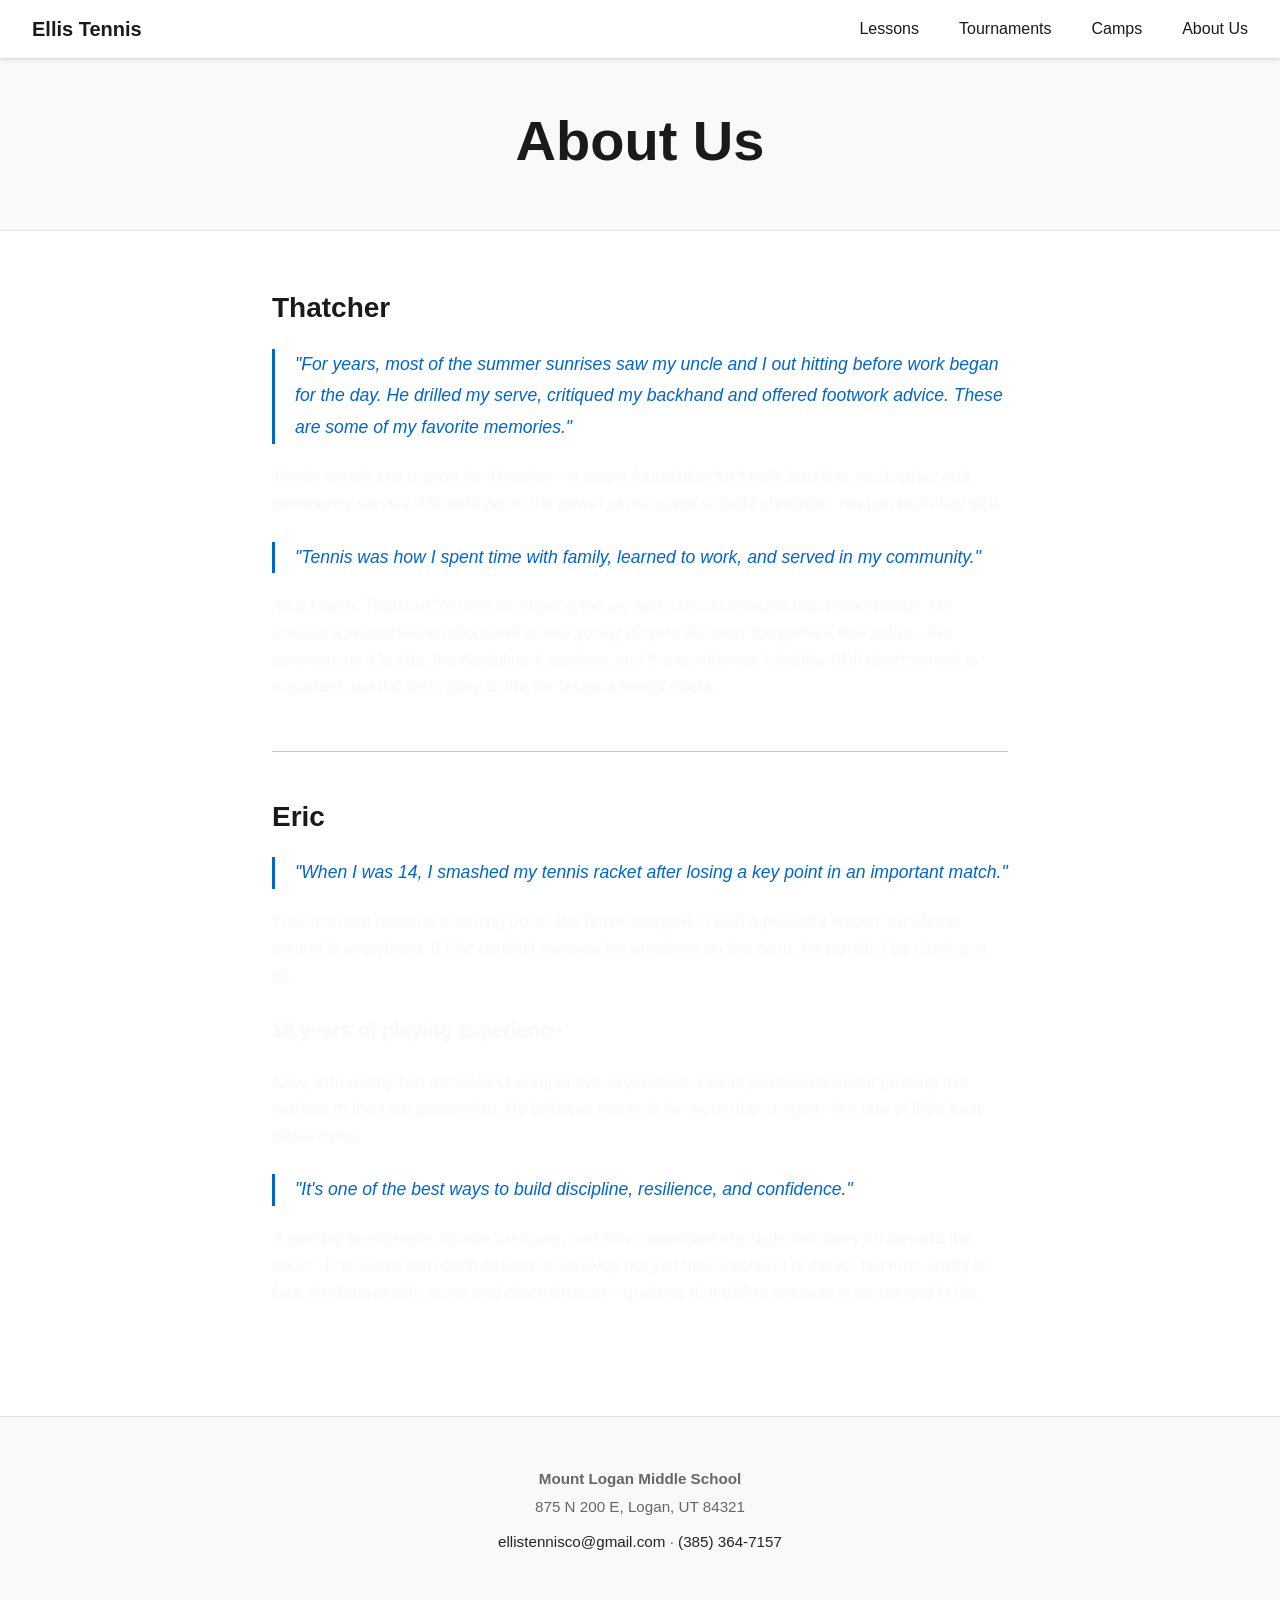
==== about.html @ 1dc083cb "ellis tennis clone" ====
<!DOCTYPE html>
<html lang="en">
<head>
    <meta charset="UTF-8">
    <meta name="viewport" content="width=device-width, initial-scale=1.0">
    <meta name="description" content="Meet the coaches at Ellis Tennis Academy">
    <title>About Us — Ellis Tennis</title>

    <!-- Bootstrap 5 CSS -->
    <link href="https://cdn.jsdelivr.net/npm/bootstrap@5.3.0/dist/css/bootstrap.min.css" rel="stylesheet">
    <!-- Bootstrap Icons -->
    <link href="https://cdn.jsdelivr.net/npm/bootstrap-icons@1.10.0/font/bootstrap-icons.css" rel="stylesheet">
    <!-- Custom CSS -->
    <link rel="stylesheet" href="css/styles.css">

    <link rel="icon" type="image/x-icon" href="images/favicon.ico">

    <style>
        .bio-section {
            margin-bottom: 50px;
        }

        .bio-quote {
            font-style: italic;
            color: #0066cc;
            font-size: 1.1rem;
            line-height: 1.8;
            margin-bottom: 20px;
            padding-left: 20px;
            border-left: 3px solid #0066cc;
        }
    </style>
</head>
<body>

<!-- NAVIGATION -->
<nav class="navbar navbar-expand-lg navbar-light bg-white sticky-top shadow-sm">
    <div class="container-fluid px-4">
        <a class="navbar-brand fw-bold text-dark" href="index.html">
            <i class="bi bi-racquet"></i> Ellis Tennis
        </a>
        <button class="navbar-toggler" type="button" data-bs-toggle="collapse" data-bs-target="#navbarNav">
            <span class="navbar-toggler-icon"></span>
        </button>
        <div class="collapse navbar-collapse" id="navbarNav">
            <ul class="navbar-nav ms-auto">
                <li class="nav-item"><a class="nav-link text-dark" href="lessons.html">Lessons</a></li>
                <li class="nav-item"><a class="nav-link text-dark" href="tournaments.html">Tournaments</a></li>
                <li class="nav-item"><a class="nav-link text-dark" href="camps.html">Camps</a></li>
                <li class="nav-item"><a class="nav-link text-dark" href="about.html">About Us</a></li>
            </ul>
        </div>
    </div>
</nav>

<!-- PAGE HEADER -->
<section class="bg-light py-5 text-center border-bottom">
    <div class="container">
        <h1 class="display-4 fw-bold mb-2">About Us</h1>
    </div>
</section>

<!-- BIOS SECTION -->
<section>
    <div class="container">
        <div class="row">
            <div class="col-lg-8 offset-lg-2">

                <!-- THATCHER BIO -->
                <div class="bio-section">
                    <h3 class="fw-bold mb-4">Thatcher</h3>
                    <div class="bio-quote">
                        "For years, most of the summer sunrises saw my uncle and I out hitting before work began for the day. He drilled my serve, critiqued my backhand and offered footwork advice. These are some of my favorite memories."
                    </div>
                    <p class="text-light mb-4">
                        Tennis wasn't just a sport for Thatcher—it was a foundation for family bonding, work ethic, and community service. He believes in the power of the game to build character, not just technical skill.
                    </p>
                    <div class="bio-quote">
                        "Tennis was how I spent time with family, learned to work, and served in my community."
                    </div>
                    <p class="text-light">
                        As a coach, Thatcher focuses on sharing the joy and intrinsic rewards that tennis brings. He creates a supportive environment where young players discover the game's true value—the connections it builds, the discipline it teaches, and the confidence it instills. Skill development is important, but it's secondary to the life lessons tennis offers.
                    </p>
                </div>

                <hr class="my-5">

                <!-- ERIC BIO -->
                <div class="bio-section">
                    <h3 class="fw-bold mb-4">Eric</h3>
                    <div class="bio-quote">
                        "When I was 14, I smashed my tennis racket after losing a key point in an important match."
                    </div>
                    <p class="text-light mb-4">
                        That moment became a turning point. His father stepped in with a powerful lesson: emotional control is everything. If Eric couldn't manage his emotions on the court, he wouldn't be playing at all.
                    </p>
                    <p class="text-light mb-4 fs-5">
                        <strong>18 years of playing experience</strong>
                    </p>
                    <p class="text-light mb-4">
                        Now, with nearly two decades of competitive experience, Eric is passionate about passing this wisdom to the next generation. He believes tennis is far more than a sport—it's one of life's best classrooms.
                    </p>
                    <div class="bio-quote">
                        "It's one of the best ways to build discipline, resilience, and confidence."
                    </div>
                    <p class="text-light">
                        "Learning to compete, handle pressure, and stay composed are skills that carry far beyond the court." Eric works with each student to develop not just their forehand or serve, but their ability to face challenges with poise and determination—qualities that define success in tennis and in life.
                    </p>
                </div>

            </div>
        </div>
    </div>
</section>

<!-- FOOTER -->
<footer class="bg-light text-dark py-5 text-center border-top">
    <div class="container">
        <p class="mb-2">
            <strong>Mount Logan Middle School</strong><br>
            875 N 200 E, Logan, UT 84321
        </p>
        <p class="mb-0">
            <a href="mailto:ellistennisco@gmail.com" class="text-decoration-none text-dark">ellistennisco@gmail.com</a> ·
            <a href="tel:+13853647157" class="text-decoration-none text-dark">(385) 364-7157</a>
        </p>
    </div>
</footer>

<!-- Bootstrap JS -->
<script src="https://cdn.jsdelivr.net/npm/bootstrap@5.3.0/dist/js/bootstrap.bundle.min.js"></script>
<!-- Custom JS -->
<script src="js/main.js"></script>

</body>
</html>
---- css/styles.css ----
/* Ellis Tennis - Clean Minimal Design */

:root {
    --text-dark: #1a1a1a;
    --text-light: #666;
    --border-color: #e0e0e0;
    --bg-light: #f9f9f9;
}

* {
    scroll-behavior: smooth;
}

body {
    font-family: -apple-system, BlinkMacSystemFont, 'Segoe UI', Roboto, 'Helvetica Neue', Arial, sans-serif;
    color: var(--text-dark);
    line-height: 1.6;
    background-color: #fff;
}

/* NAVIGATION */
.navbar {
    border-bottom: 1px solid var(--border-color);
}

.navbar-brand {
    font-size: 1.25rem;
    font-weight: 700;
    color: var(--text-dark) !important;
}

.navbar-brand i {
    margin-right: 8px;
    color: #0066cc;
}

.nav-link {
    font-weight: 500;
    color: var(--text-dark) !important;
    transition: color 0.2s ease;
    margin-left: 1.5rem;
}

.nav-link:hover {
    color: #0066cc !important;
}

/* HERO SECTION */
.hero-section {
    background: linear-gradient(135deg, #f0f4f8 0%, #ffffff 100%);
    padding: 120px 20px;
    text-align: center;
    min-height: 500px;
    display: flex;
    align-items: center;
    justify-content: center;
}

.hero-section h1 {
    font-size: 3.5rem;
    font-weight: 700;
    line-height: 1.2;
    margin-bottom: 40px;
    color: var(--text-dark);
}

.hero-italic {
    font-style: italic;
    color: #0066cc;
}

.hero-section .btn-primary {
    background-color: #0066cc;
    border-color: #0066cc;
    font-weight: 600;
    padding: 12px 40px;
    font-size: 1.1rem;
    transition: all 0.3s ease;
}

.hero-section .btn-primary:hover {
    background-color: #0052a3;
    border-color: #0052a3;
    transform: translateY(-2px);
    box-shadow: 0 4px 12px rgba(0, 102, 204, 0.2);
}

/* SECTIONS */
section {
    padding: 60px 20px;
}

section h3 {
    font-size: 1.75rem;
    font-weight: 700;
    color: var(--text-dark);
    margin-bottom: 20px;
}

section p {
    color: var(--text-light);
    font-size: 1.05rem;
}

.bg-light {
    background-color: var(--bg-light) !important;
    border-bottom: 1px solid var(--border-color);
}

/* FOOTER */
footer {
    background-color: var(--bg-light);
    color: var(--text-dark);
    font-size: 0.95rem;
    line-height: 1.8;
}

footer a {
    color: #0066cc;
    text-decoration: none;
    transition: color 0.2s ease;
}

footer a:hover {
    color: #0052a3;
    text-decoration: underline;
}

footer p {
    color: var(--text-light);
    margin-bottom: 0.5rem;
}

/* BUTTONS */
.btn-primary {
    background-color: #0066cc;
    border-color: #0066cc;
    color: white;
    font-weight: 600;
}

.btn-primary:hover {
    background-color: #0052a3;
    border-color: #0052a3;
}

/* RESPONSIVE */
@media (max-width: 768px) {
    .hero-section {
        padding: 80px 20px;
        min-height: 400px;
    }

    .hero-section h1 {
        font-size: 2rem;
    }

    .nav-link {
        margin-left: 0;
        padding: 8px 0 !important;
    }

    section {
        padding: 40px 20px;
    }

    section h3 {
        font-size: 1.5rem;
    }
}

@media (max-width: 576px) {
    .hero-section h1 {
        font-size: 1.5rem;
    }

    .hero-section .btn-primary {
        padding: 10px 30px;
        font-size: 1rem;
    }

    section h3 {
        font-size: 1.25rem;
    }

    section p {
        font-size: 0.95rem;
    }
}
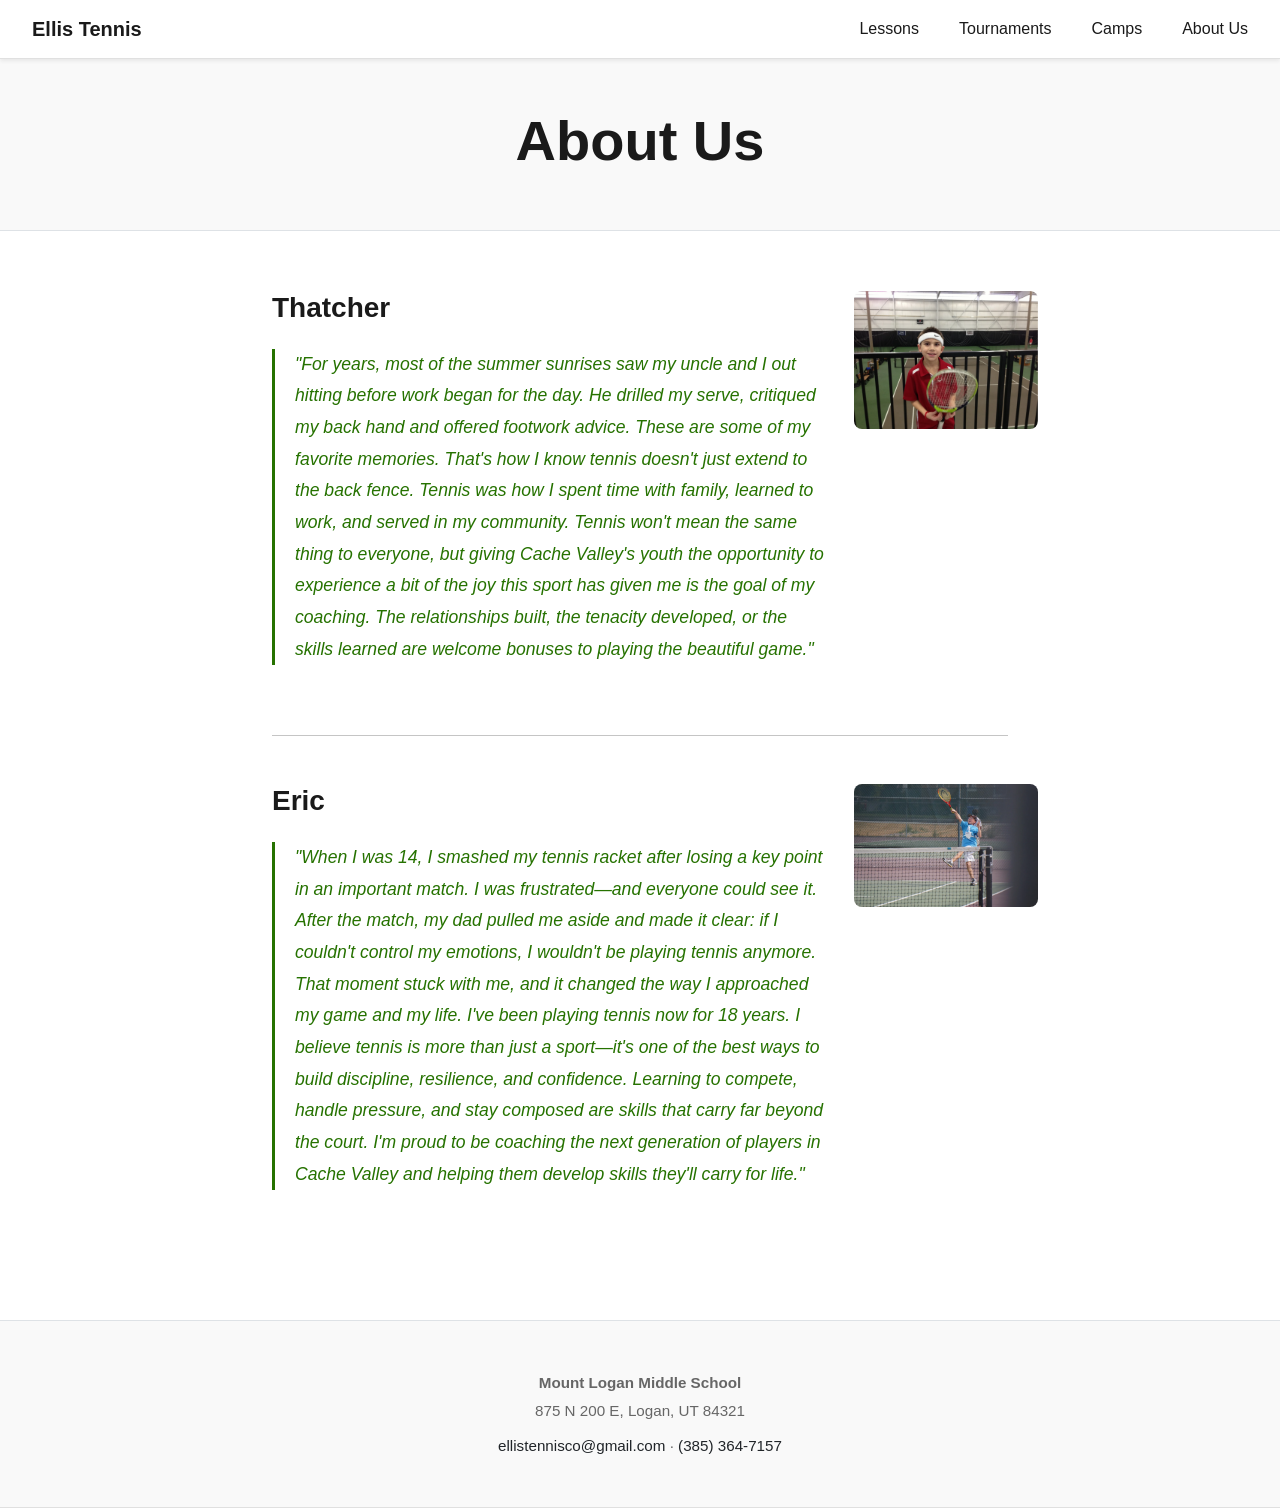
==== commit fd8466d1: "cleaning up and adding pictures" ====
--- a/about.html
+++ b/about.html
@@ -18,16 +18,33 @@
     <style>
         .bio-section {
             margin-bottom: 50px;
+            display: flex;
+            gap: 30px;
+            align-items: flex-start;
+        }
+
+        .bio-content {
+            flex: 0 0 75%;
+        }
+
+        .bio-image {
+            flex: 0 0 25%;
+        }
+
+        .bio-image img {
+            width: 100%;
+            height: auto;
+            border-radius: 8px;
         }
 
         .bio-quote {
             font-style: italic;
-            color: #0066cc;
+            color: #267200;
             font-size: 1.1rem;
             line-height: 1.8;
             margin-bottom: 20px;
             padding-left: 20px;
-            border-left: 3px solid #0066cc;
+            border-left: 3px solid #267200;
         }
     </style>
 </head>
@@ -68,44 +85,41 @@
 
                 <!-- THATCHER BIO -->
                 <div class="bio-section">
-                    <h3 class="fw-bold mb-4">Thatcher</h3>
-                    <div class="bio-quote">
-                        "For years, most of the summer sunrises saw my uncle and I out hitting before work began for the day. He drilled my serve, critiqued my backhand and offered footwork advice. These are some of my favorite memories."
+                    <div class="bio-content">
+                        <h3 class="fw-bold mb-4">Thatcher</h3>
+                        <div class="bio-quote">
+                            "For years, most of the summer sunrises saw my uncle and I out hitting before work began for the day.
+                            He drilled my serve, critiqued my back hand and offered footwork advice. These are some of my favorite memories.
+                            That's how I know tennis doesn't just extend to the back fence. Tennis was how I spent time with family, learned to work,
+                            and served in my community. Tennis won't mean the same thing to everyone, but giving Cache Valley's youth the opportunity
+                            to experience a bit of the joy this sport has given me is the goal of my coaching. The relationships built, the tenacity
+                            developed, or the skills learned are welcome bonuses to playing the beautiful game."
+                        </div>
                     </div>
-                    <p class="text-light mb-4">
-                        Tennis wasn't just a sport for Thatcher—it was a foundation for family bonding, work ethic, and community service. He believes in the power of the game to build character, not just technical skill.
-                    </p>
-                    <div class="bio-quote">
-                        "Tennis was how I spent time with family, learned to work, and served in my community."
+                    <div class="bio-image">
+                        <img src="images/thatch.png" alt="Thatcher">
                     </div>
-                    <p class="text-light">
-                        As a coach, Thatcher focuses on sharing the joy and intrinsic rewards that tennis brings. He creates a supportive environment where young players discover the game's true value—the connections it builds, the discipline it teaches, and the confidence it instills. Skill development is important, but it's secondary to the life lessons tennis offers.
-                    </p>
                 </div>
 
                 <hr class="my-5">
 
                 <!-- ERIC BIO -->
                 <div class="bio-section">
-                    <h3 class="fw-bold mb-4">Eric</h3>
-                    <div class="bio-quote">
-                        "When I was 14, I smashed my tennis racket after losing a key point in an important match."
+                    <div class="bio-content">
+                        <h3 class="fw-bold mb-4">Eric</h3>
+                        <div class="bio-quote">
+                            "When I was 14, I smashed my tennis racket after losing a key point in an important match.
+                            I was frustrated—and everyone could see it. After the match, my dad pulled me aside and made it clear:
+                            if I couldn't control my emotions, I wouldn't be playing tennis anymore. That moment stuck with me,
+                            and it changed the way I approached my game and my life. I've been playing tennis now for 18 years.
+                            I believe tennis is more than just a sport—it's one of the best ways to build discipline, resilience,
+                            and confidence. Learning to compete, handle pressure, and stay composed are skills that carry far beyond the court.
+                            I'm proud to be coaching the next generation of players in Cache Valley and helping them develop skills they'll carry for life."
+                        </div>
                     </div>
-                    <p class="text-light mb-4">
-                        That moment became a turning point. His father stepped in with a powerful lesson: emotional control is everything. If Eric couldn't manage his emotions on the court, he wouldn't be playing at all.
-                    </p>
-                    <p class="text-light mb-4 fs-5">
-                        <strong>18 years of playing experience</strong>
-                    </p>
-                    <p class="text-light mb-4">
-                        Now, with nearly two decades of competitive experience, Eric is passionate about passing this wisdom to the next generation. He believes tennis is far more than a sport—it's one of life's best classrooms.
-                    </p>
-                    <div class="bio-quote">
-                        "It's one of the best ways to build discipline, resilience, and confidence."
+                    <div class="bio-image">
+                        <img src="images/eric.png" alt="Eric">
                     </div>
-                    <p class="text-light">
-                        "Learning to compete, handle pressure, and stay composed are skills that carry far beyond the court." Eric works with each student to develop not just their forehand or serve, but their ability to face challenges with poise and determination—qualities that define success in tennis and in life.
-                    </p>
                 </div>
 
             </div>
--- a/css/styles.css
+++ b/css/styles.css
@@ -31,7 +31,7 @@
 
 .navbar-brand i {
     margin-right: 8px;
-    color: #0066cc;
+    color: #267200;
 }
 
 .nav-link {
@@ -42,36 +42,45 @@
 }
 
 .nav-link:hover {
-    color: #0066cc !important;
+    color: #267200 !important;
 }
 
 /* HERO SECTION */
 .hero-section {
-    background: linear-gradient(135deg, #f0f4f8 0%, #ffffff 100%);
-    padding: 120px 20px;
-    text-align: center;
-    min-height: 500px;
+    background: linear-gradient(135deg, #f1ffe6 0%, #ffffff 100%);
+    padding: 60px 20px;
+    min-height: 600px;
     display: flex;
     align-items: center;
     justify-content: center;
 }
 
-.hero-section h1 {
-    font-size: 3.5rem;
+.hero-logo {
+    max-width: 200px;
+    height: auto;
+}
+
+.hero-catchphrase {
+    font-size: 2.5rem;
     font-weight: 700;
-    line-height: 1.2;
-    margin-bottom: 40px;
-    color: var(--text-dark);
+    line-height: 1.3;
+    color: var(--text-dark);
+}
+
+.hero-image {
+    max-width: 100%;
+    height: auto;
+    border-radius: 8px;
 }
 
 .hero-italic {
     font-style: italic;
-    color: #0066cc;
+    color: #267200;
 }
 
 .hero-section .btn-primary {
-    background-color: #0066cc;
-    border-color: #0066cc;
+    background-color: #267200;
+    border-color: #267200;
     font-weight: 600;
     padding: 12px 40px;
     font-size: 1.1rem;
@@ -79,10 +88,10 @@
 }
 
 .hero-section .btn-primary:hover {
-    background-color: #0052a3;
-    border-color: #0052a3;
+    background-color: #389100;
+    border-color: #efbf04;
     transform: translateY(-2px);
-    box-shadow: 0 4px 12px rgba(0, 102, 204, 0.2);
+    box-shadow: 0 4px 12px rgba(82, 204, 0, 0.2);
 }
 
 /* SECTIONS */
@@ -116,13 +125,13 @@
 }
 
 footer a {
-    color: #0066cc;
+    color: #267200;
     text-decoration: none;
     transition: color 0.2s ease;
 }
 
 footer a:hover {
-    color: #0052a3;
+    color: #267200;
     text-decoration: underline;
 }
 
@@ -133,26 +142,30 @@
 
 /* BUTTONS */
 .btn-primary {
-    background-color: #0066cc;
-    border-color: #0066cc;
+    background-color: #267200;
+    border-color: #267200;
     color: white;
     font-weight: 600;
 }
 
 .btn-primary:hover {
-    background-color: #0052a3;
-    border-color: #0052a3;
+    background-color: #389100;
+    border-color: #efbf04;
 }
 
 /* RESPONSIVE */
 @media (max-width: 768px) {
     .hero-section {
-        padding: 80px 20px;
-        min-height: 400px;
-    }
-
-    .hero-section h1 {
-        font-size: 2rem;
+        padding: 40px 20px;
+        min-height: auto;
+    }
+
+    .hero-catchphrase {
+        font-size: 1.75rem;
+    }
+
+    .hero-logo {
+        max-width: 150px;
     }
 
     .nav-link {
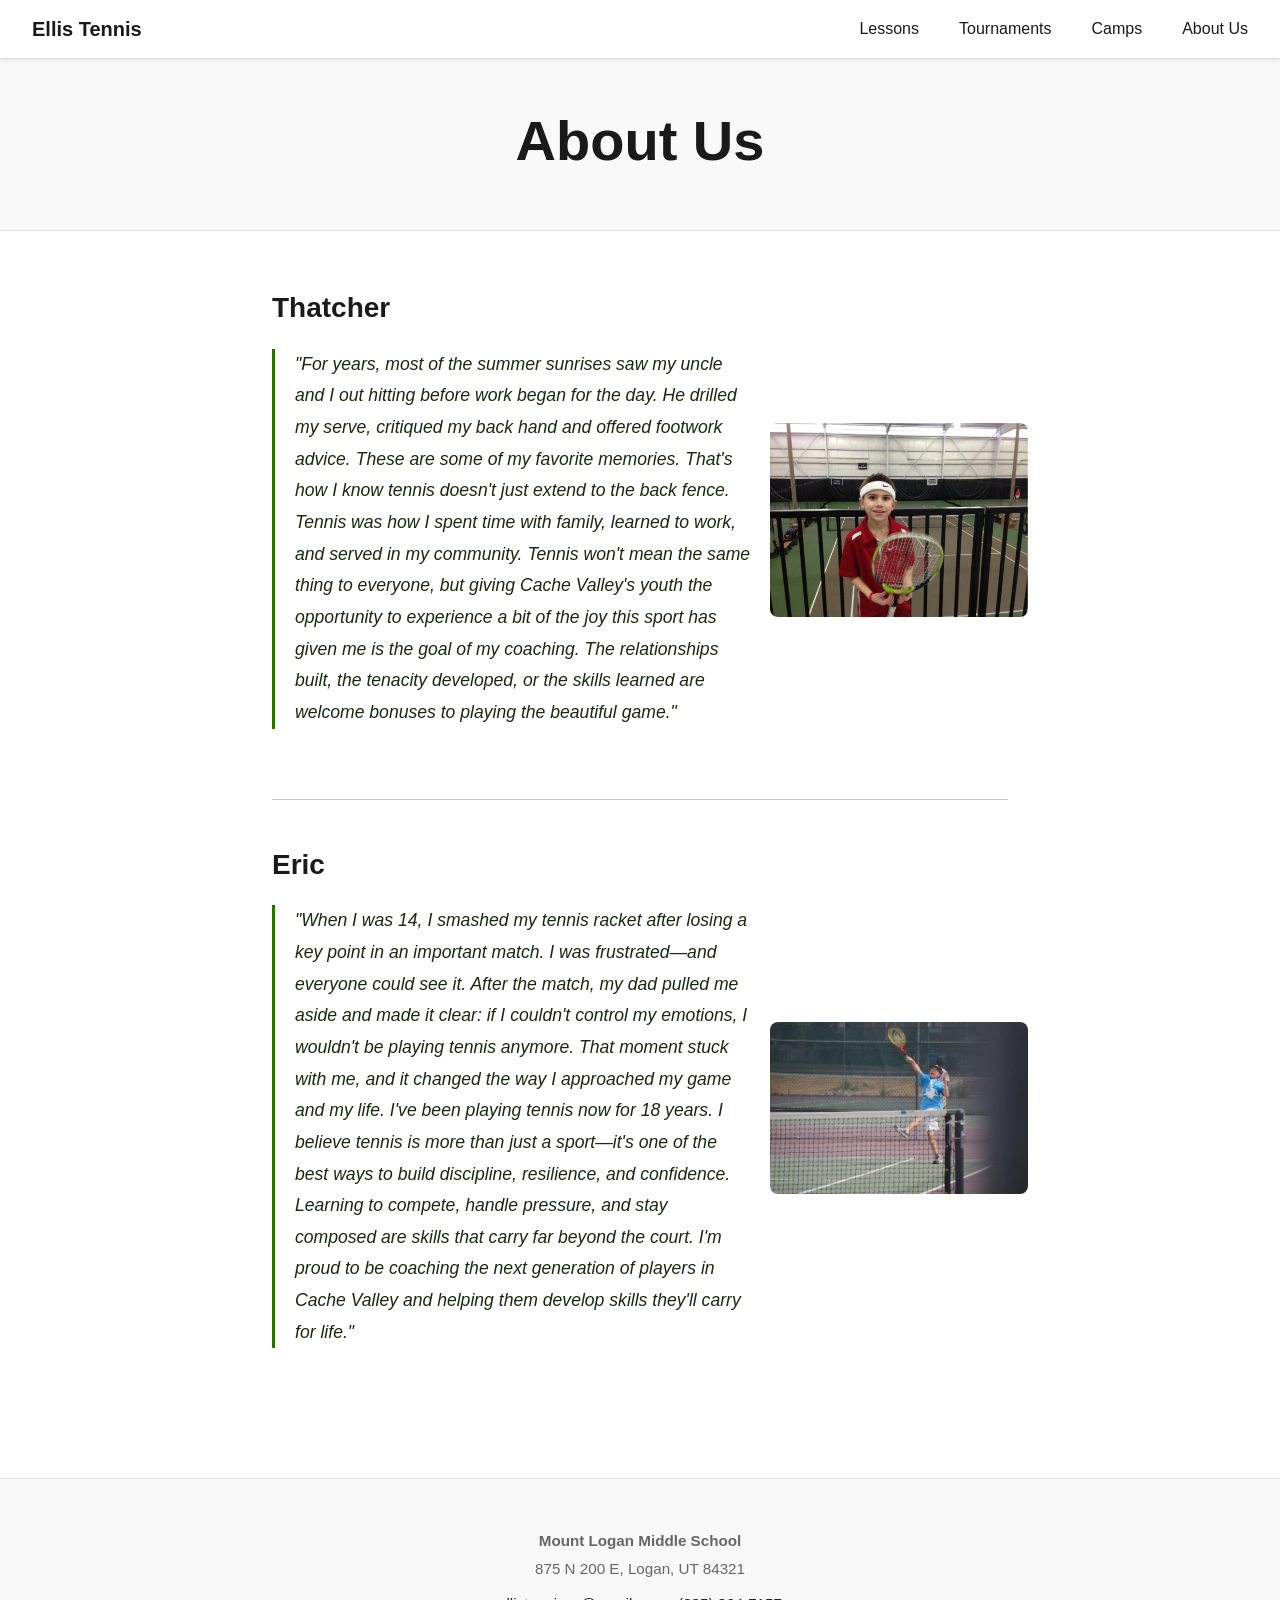
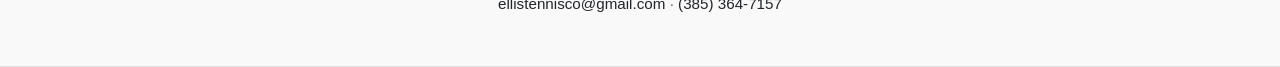
==== commit 1ba9b51d: "image changes" ====
--- a/about.html
+++ b/about.html
@@ -19,16 +19,16 @@
         .bio-section {
             margin-bottom: 50px;
             display: flex;
-            gap: 30px;
-            align-items: flex-start;
+            gap: 20px;
+            align-items: center;
         }
 
         .bio-content {
-            flex: 0 0 75%;
+            flex: 0 0 65%;
         }
 
         .bio-image {
-            flex: 0 0 25%;
+            flex: 0 0 35%;
         }
 
         .bio-image img {
@@ -39,7 +39,7 @@
 
         .bio-quote {
             font-style: italic;
-            color: #267200;
+            color: #172a0e;
             font-size: 1.1rem;
             line-height: 1.8;
             margin-bottom: 20px;
--- a/css/styles.css
+++ b/css/styles.css
@@ -34,6 +34,11 @@
     color: #267200;
 }
 
+.navbar-logo {
+    height: 40px;
+    width: auto;
+}
+
 .nav-link {
     font-weight: 500;
     color: var(--text-dark) !important;
@@ -47,7 +52,7 @@
 
 /* HERO SECTION */
 .hero-section {
-    background: linear-gradient(135deg, #f1ffe6 0%, #ffffff 100%);
+    background: linear-gradient(135deg, #3a5028 0%, #ffffff 100%);
     padding: 60px 20px;
     min-height: 600px;
     display: flex;
@@ -56,7 +61,7 @@
 }
 
 .hero-logo {
-    max-width: 200px;
+    max-width: 400px;
     height: auto;
 }
 
@@ -75,12 +80,12 @@
 
 .hero-italic {
     font-style: italic;
-    color: #267200;
+    color: #1d5800;
 }
 
 .hero-section .btn-primary {
-    background-color: #267200;
-    border-color: #267200;
+    background-color: #1d5800;
+    border-color: #1d5800;
     font-weight: 600;
     padding: 12px 40px;
     font-size: 1.1rem;
@@ -88,10 +93,10 @@
 }
 
 .hero-section .btn-primary:hover {
-    background-color: #389100;
-    border-color: #efbf04;
+    background-color: #ffffff83;
+    border-color: #ffffff00;
     transform: translateY(-2px);
-    box-shadow: 0 4px 12px rgba(82, 204, 0, 0.2);
+    box-shadow: 0 4px 12px rgba(240, 255, 230, 0.2);
 }
 
 /* SECTIONS */
@@ -125,13 +130,13 @@
 }
 
 footer a {
-    color: #267200;
+    color: #1d5800;
     text-decoration: none;
     transition: color 0.2s ease;
 }
 
 footer a:hover {
-    color: #267200;
+    color: #1d5800;
     text-decoration: underline;
 }
 
@@ -142,15 +147,15 @@
 
 /* BUTTONS */
 .btn-primary {
-    background-color: #267200;
-    border-color: #267200;
+    background-color: #1d5800;
+    border-color: #1d5800;
     color: white;
     font-weight: 600;
 }
 
 .btn-primary:hover {
-    background-color: #389100;
-    border-color: #efbf04;
+    background-color: #1d580083;
+    border-color: #1d5800;
 }
 
 /* RESPONSIVE */
@@ -200,3 +205,19 @@
         font-size: 0.95rem;
     }
 }
+
+/* LESSONS PAGE SECTIONS */
+.lessons-scroll-container {
+    width: 100%;
+}
+
+.lessons-section {
+    padding: 60px 20px;
+}
+
+.lessons-section h2 {
+    font-size: 2.5rem;
+    font-weight: 700;
+    color: var(--text-dark);
+    margin-bottom: 40px;
+}
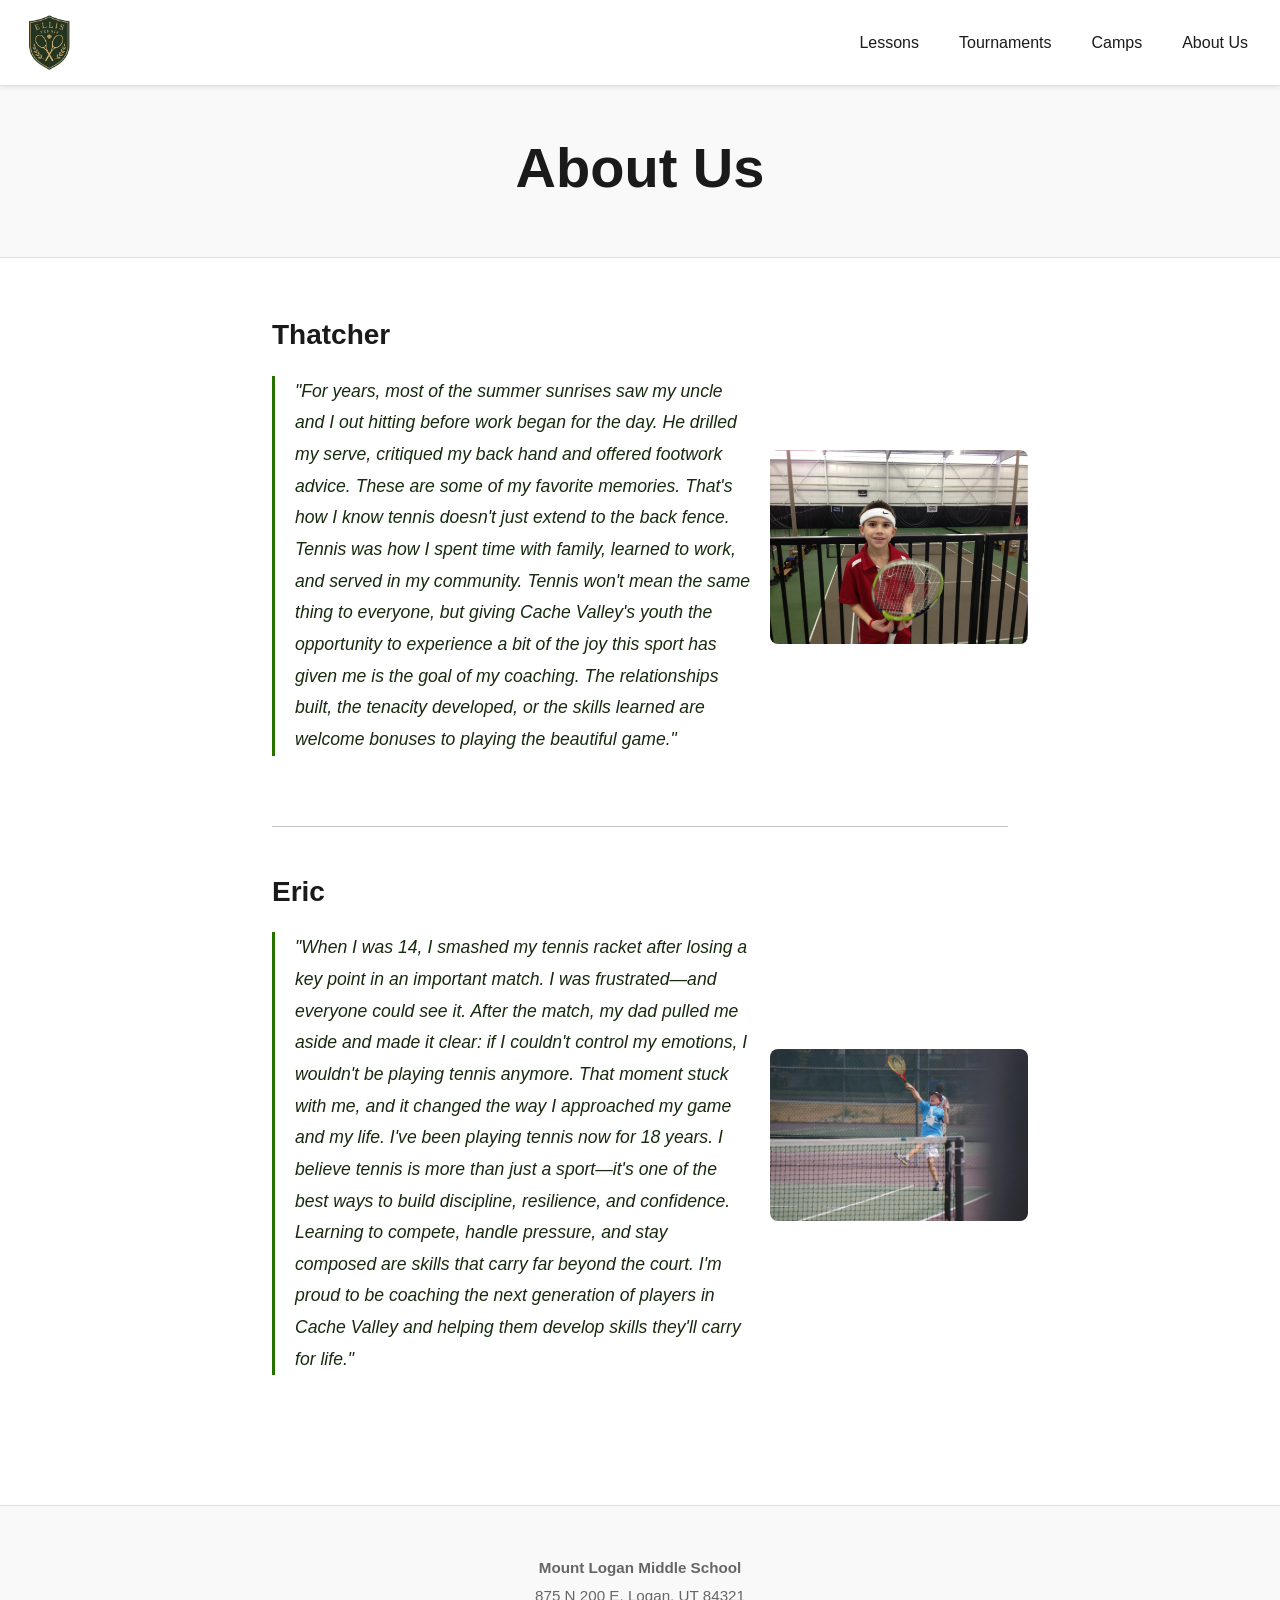
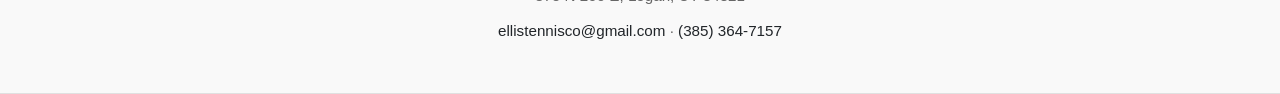
==== commit 931d28df: "more styling changes" ====
--- a/about.html
+++ b/about.html
@@ -53,8 +53,8 @@
 <!-- NAVIGATION -->
 <nav class="navbar navbar-expand-lg navbar-light bg-white sticky-top shadow-sm">
     <div class="container-fluid px-4">
-        <a class="navbar-brand fw-bold text-dark" href="index.html">
-            <i class="bi bi-racquet"></i> Ellis Tennis
+        <a class="navbar-brand" href="index.html">
+            <img src="images/logo1.png" alt="Ellis Tennis Logo" class="navbar-logo">
         </a>
         <button class="navbar-toggler" type="button" data-bs-toggle="collapse" data-bs-target="#navbarNav">
             <span class="navbar-toggler-icon"></span>
--- a/css/styles.css
+++ b/css/styles.css
@@ -35,8 +35,8 @@
 }
 
 .navbar-logo {
-    height: 40px;
-    width: auto;
+    width: 50px;
+    height: auto;
 }
 
 .nav-link {
@@ -70,6 +70,11 @@
     font-weight: 700;
     line-height: 1.3;
     color: var(--text-dark);
+    white-space: nowrap;
+}
+
+.gold-text {
+    color: #b8860b;
 }
 
 .hero-image {
@@ -92,6 +97,13 @@
     transition: all 0.3s ease;
 }
 
+.btn-register {
+    background-color: #0d2600 !important;
+    border-color: #0d2600 !important;
+    padding: 18px 50px !important;
+    font-size: 1.3rem !important;
+}
+
 .hero-section .btn-primary:hover {
     background-color: #ffffff83;
     border-color: #ffffff00;
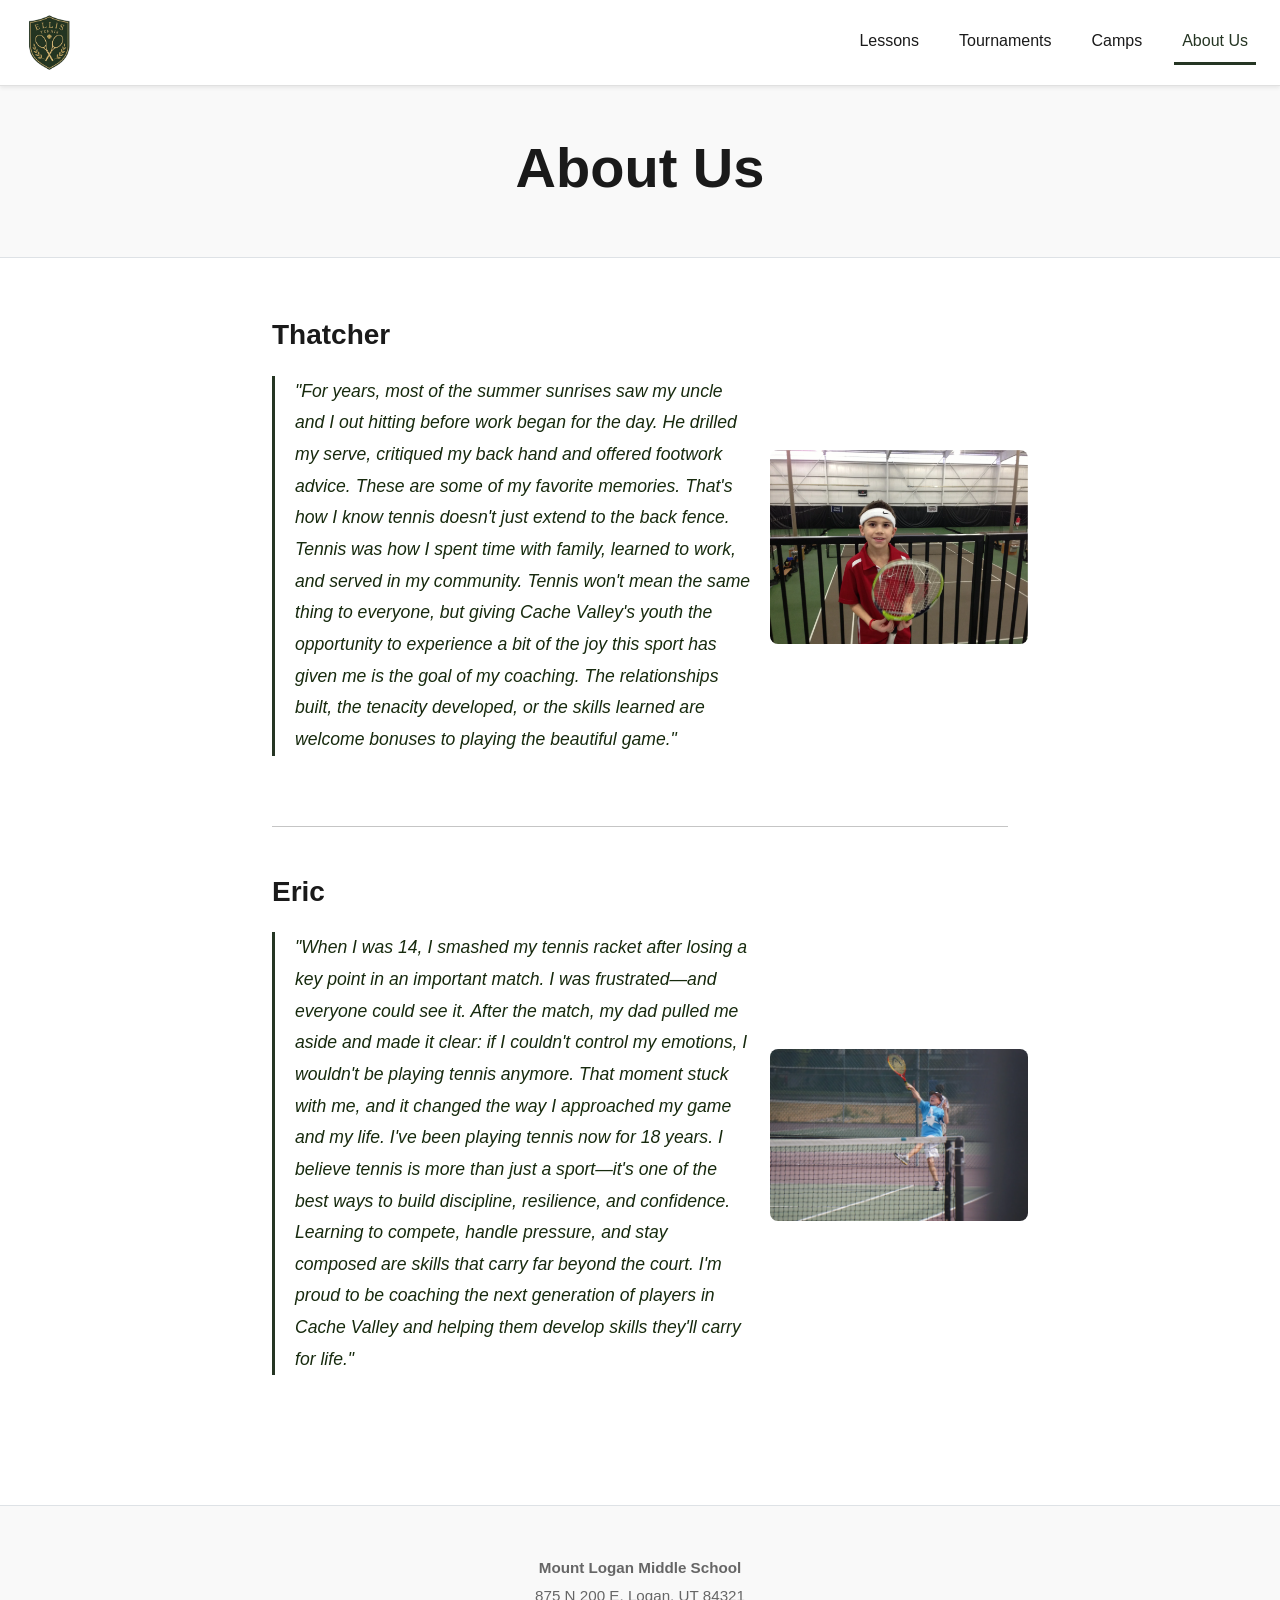
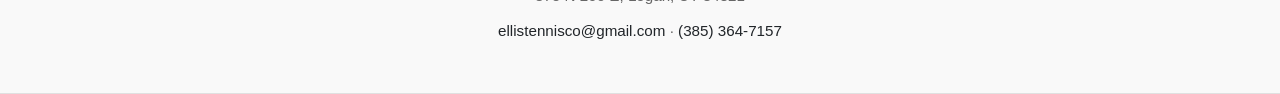
==== commit 624303e3: "garrenspace" ====
--- a/about.html
+++ b/about.html
@@ -44,7 +44,7 @@
             line-height: 1.8;
             margin-bottom: 20px;
             padding-left: 20px;
-            border-left: 3px solid #267200;
+            border-left: 3px solid #253523;
         }
     </style>
 </head>
--- a/css/styles.css
+++ b/css/styles.css
@@ -1,4 +1,6 @@
 /* Ellis Tennis - Clean Minimal Design */
+
+@import url('https://fonts.googleapis.com/css2?family=Libre+Baskerville:ital,wght@0,400;0,700&display=swap');
 
 :root {
     --text-dark: #1a1a1a;
@@ -31,7 +33,7 @@
 
 .navbar-brand i {
     margin-right: 8px;
-    color: #267200;
+    color: #253523;
 }
 
 .navbar-logo {
@@ -47,17 +49,24 @@
 }
 
 .nav-link:hover {
-    color: #267200 !important;
+    color: #253523 !important;
+}
+
+.nav-link.active {
+    color: #253523 !important;
+    border-bottom: 3px solid #253523;
+    padding-bottom: 8px !important;
 }
 
 /* HERO SECTION */
 .hero-section {
     background: linear-gradient(135deg, #3a5028 0%, #ffffff 100%);
-    padding: 60px 20px;
+    padding: 40px 20px;
     min-height: 600px;
     display: flex;
-    align-items: center;
+    align-items: flex-start;
     justify-content: center;
+    padding-top: 120px;
 }
 
 .hero-logo {
@@ -66,7 +75,8 @@
 }
 
 .hero-catchphrase {
-    font-size: 2.5rem;
+    font-family: 'Libre Baskerville', serif;
+    font-size: 2rem;
     font-weight: 700;
     line-height: 1.3;
     color: var(--text-dark);
@@ -74,7 +84,7 @@
 }
 
 .gold-text {
-    color: #b8860b;
+    color: #d7b772;
 }
 
 .hero-image {
@@ -98,10 +108,17 @@
 }
 
 .btn-register {
-    background-color: #0d2600 !important;
-    border-color: #0d2600 !important;
+    background-color: #253523 !important;
+    border-color: #253523 !important;
     padding: 18px 50px !important;
     font-size: 1.3rem !important;
+}
+
+.btn-register:hover {
+    background-color: #25352370 !important;
+    border-color: #253523 !important;
+    transform: translateY(-2px);
+    box-shadow: 0 4px 12px rgba(37, 53, 35, 0.2);
 }
 
 .hero-section .btn-primary:hover {
@@ -142,13 +159,13 @@
 }
 
 footer a {
-    color: #1d5800;
+    color: #253523;
     text-decoration: none;
     transition: color 0.2s ease;
 }
 
 footer a:hover {
-    color: #1d5800;
+    color: #253523;
     text-decoration: underline;
 }
 
@@ -159,15 +176,15 @@
 
 /* BUTTONS */
 .btn-primary {
-    background-color: #1d5800;
-    border-color: #1d5800;
+    background-color: #253523;
+    border-color: #253523;
     color: white;
     font-weight: 600;
 }
 
 .btn-primary:hover {
-    background-color: #1d580083;
-    border-color: #1d5800;
+    background-color: #25352370;
+    border-color: #253523;
 }
 
 /* RESPONSIVE */
@@ -175,6 +192,8 @@
     .hero-section {
         padding: 40px 20px;
         min-height: auto;
+        padding-top: 80px;
+        align-items: flex-start;
     }
 
     .hero-catchphrase {
@@ -190,6 +209,10 @@
         padding: 8px 0 !important;
     }
 
+    .nav-link.active {
+        padding-bottom: 5px !important;
+    }
+
     section {
         padding: 40px 20px;
     }
@@ -197,16 +220,35 @@
     section h3 {
         font-size: 1.5rem;
     }
+
+    /* Mobile forms and iframes */
+    iframe {
+        max-width: 100%;
+        width: 100% !important;
+    }
+
+    .google-forms-container {
+        padding: 20px !important;
+    }
+
+    .lessons-section h2 {
+        font-size: 1.75rem;
+    }
 }
 
 @media (max-width: 576px) {
+    .hero-section {
+        padding-top: 60px;
+    }
+
     .hero-section h1 {
-        font-size: 1.5rem;
-    }
-
-    .hero-section .btn-primary {
-        padding: 10px 30px;
-        font-size: 1rem;
+        font-size: 1.3rem;
+    }
+
+    .hero-section .btn-primary,
+    .btn-register {
+        padding: 12px 24px !important;
+        font-size: 0.95rem !important;
     }
 
     section h3 {
@@ -215,6 +257,20 @@
 
     section p {
         font-size: 0.95rem;
+    }
+
+    .navbar-logo {
+        width: 40px;
+    }
+
+    .bio-section {
+        flex-direction: column;
+        gap: 15px;
+    }
+
+    .bio-content,
+    .bio-image {
+        flex: 0 0 100%;
     }
 }
 
@@ -233,3 +289,18 @@
     color: var(--text-dark);
     margin-bottom: 40px;
 }
+
+/* PRICING TEXT COLOR */
+.text-success {
+    color: #253523 !important;
+}
+
+/* GOOGLE FORMS CONTAINER */
+.google-forms-container {
+    transition: all 0.3s ease;
+}
+
+.google-forms-container.form-submitted {
+    max-height: 100px;
+    overflow: hidden;
+}
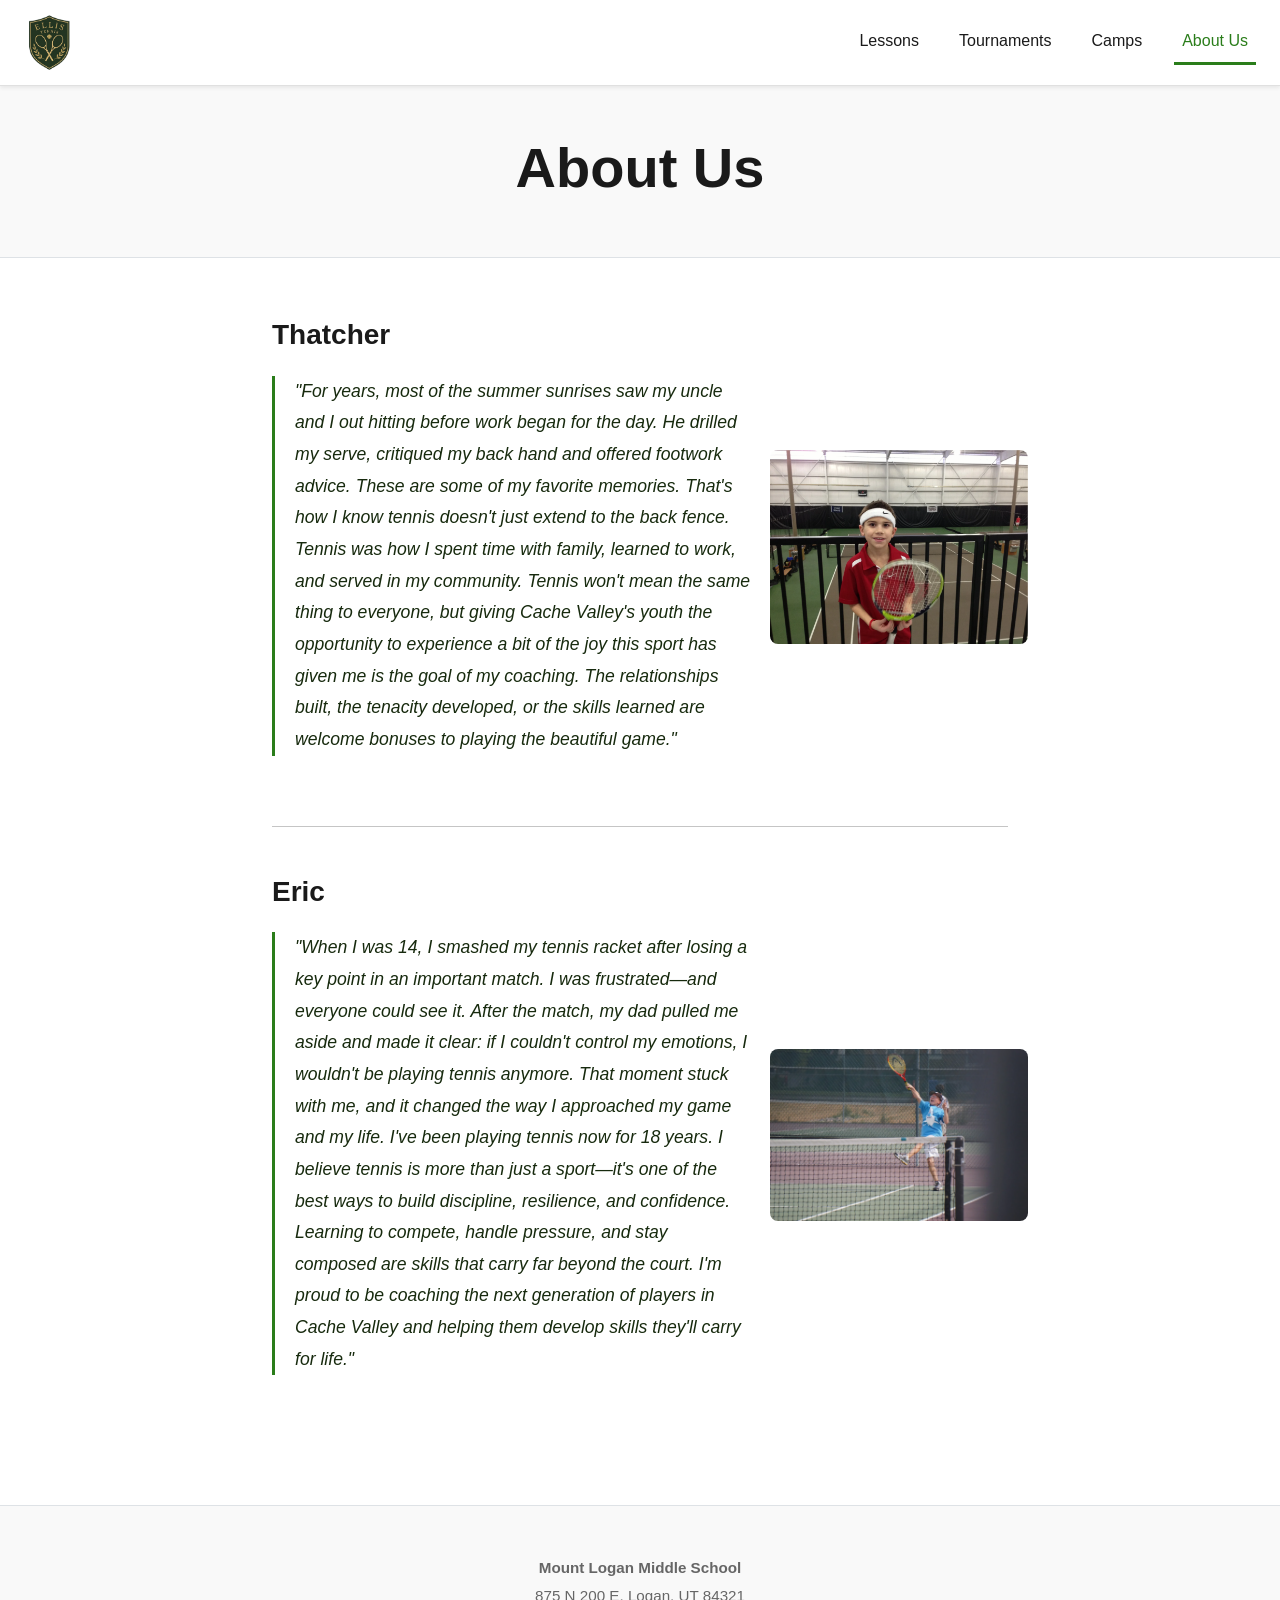
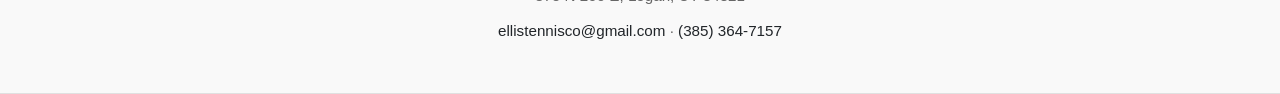
==== commit 957ee957: "finishing color touches before sending over to eric and thatcher" ====
--- a/about.html
+++ b/about.html
@@ -44,7 +44,7 @@
             line-height: 1.8;
             margin-bottom: 20px;
             padding-left: 20px;
-            border-left: 3px solid #253523;
+            border-left: 3px solid #2a7d1a;
         }
     </style>
 </head>
--- a/css/styles.css
+++ b/css/styles.css
@@ -33,7 +33,7 @@
 
 .navbar-brand i {
     margin-right: 8px;
-    color: #253523;
+    color: #2a7d1a;
 }
 
 .navbar-logo {
@@ -49,24 +49,24 @@
 }
 
 .nav-link:hover {
-    color: #253523 !important;
+    color: #2a7d1a !important;
 }
 
 .nav-link.active {
-    color: #253523 !important;
-    border-bottom: 3px solid #253523;
+    color: #2a7d1a !important;
+    border-bottom: 3px solid #2a7d1a;
     padding-bottom: 8px !important;
 }
 
 /* HERO SECTION */
 .hero-section {
-    background: linear-gradient(135deg, #3a5028 0%, #ffffff 100%);
+    background: linear-gradient(135deg, #243522 0%, #ffffff 100%);
     padding: 40px 20px;
     min-height: 600px;
     display: flex;
     align-items: flex-start;
     justify-content: center;
-    padding-top: 120px;
+    padding-top: 20px;
 }
 
 .hero-logo {
@@ -99,8 +99,8 @@
 }
 
 .hero-section .btn-primary {
-    background-color: #1d5800;
-    border-color: #1d5800;
+    background-color: #243522;
+    border-color: #243522;
     font-weight: 600;
     padding: 12px 40px;
     font-size: 1.1rem;
@@ -108,17 +108,17 @@
 }
 
 .btn-register {
-    background-color: #253523 !important;
-    border-color: #253523 !important;
+    background-color: #2a7d1a !important;
+    border-color: #2a7d1a !important;
     padding: 18px 50px !important;
     font-size: 1.3rem !important;
 }
 
 .btn-register:hover {
-    background-color: #25352370 !important;
-    border-color: #253523 !important;
+    background-color: #2a7d1a70 !important;
+    border-color: #2a7d1a !important;
     transform: translateY(-2px);
-    box-shadow: 0 4px 12px rgba(37, 53, 35, 0.2);
+    box-shadow: 0 4px 12px rgba(42, 125, 26, 0.2);
 }
 
 .hero-section .btn-primary:hover {
@@ -159,13 +159,13 @@
 }
 
 footer a {
-    color: #253523;
+    color: #2a7d1a;
     text-decoration: none;
     transition: color 0.2s ease;
 }
 
 footer a:hover {
-    color: #253523;
+    color: #2a7d1a;
     text-decoration: underline;
 }
 
@@ -176,15 +176,15 @@
 
 /* BUTTONS */
 .btn-primary {
-    background-color: #253523;
-    border-color: #253523;
+    background-color: #2a7d1a;
+    border-color: #2a7d1a;
     color: white;
     font-weight: 600;
 }
 
 .btn-primary:hover {
-    background-color: #25352370;
-    border-color: #253523;
+    background-color: #2a7d1a70;
+    border-color: #2a7d1a;
 }
 
 /* RESPONSIVE */
@@ -292,7 +292,7 @@
 
 /* PRICING TEXT COLOR */
 .text-success {
-    color: #253523 !important;
+    color: #2a7d1a !important;
 }
 
 /* GOOGLE FORMS CONTAINER */
